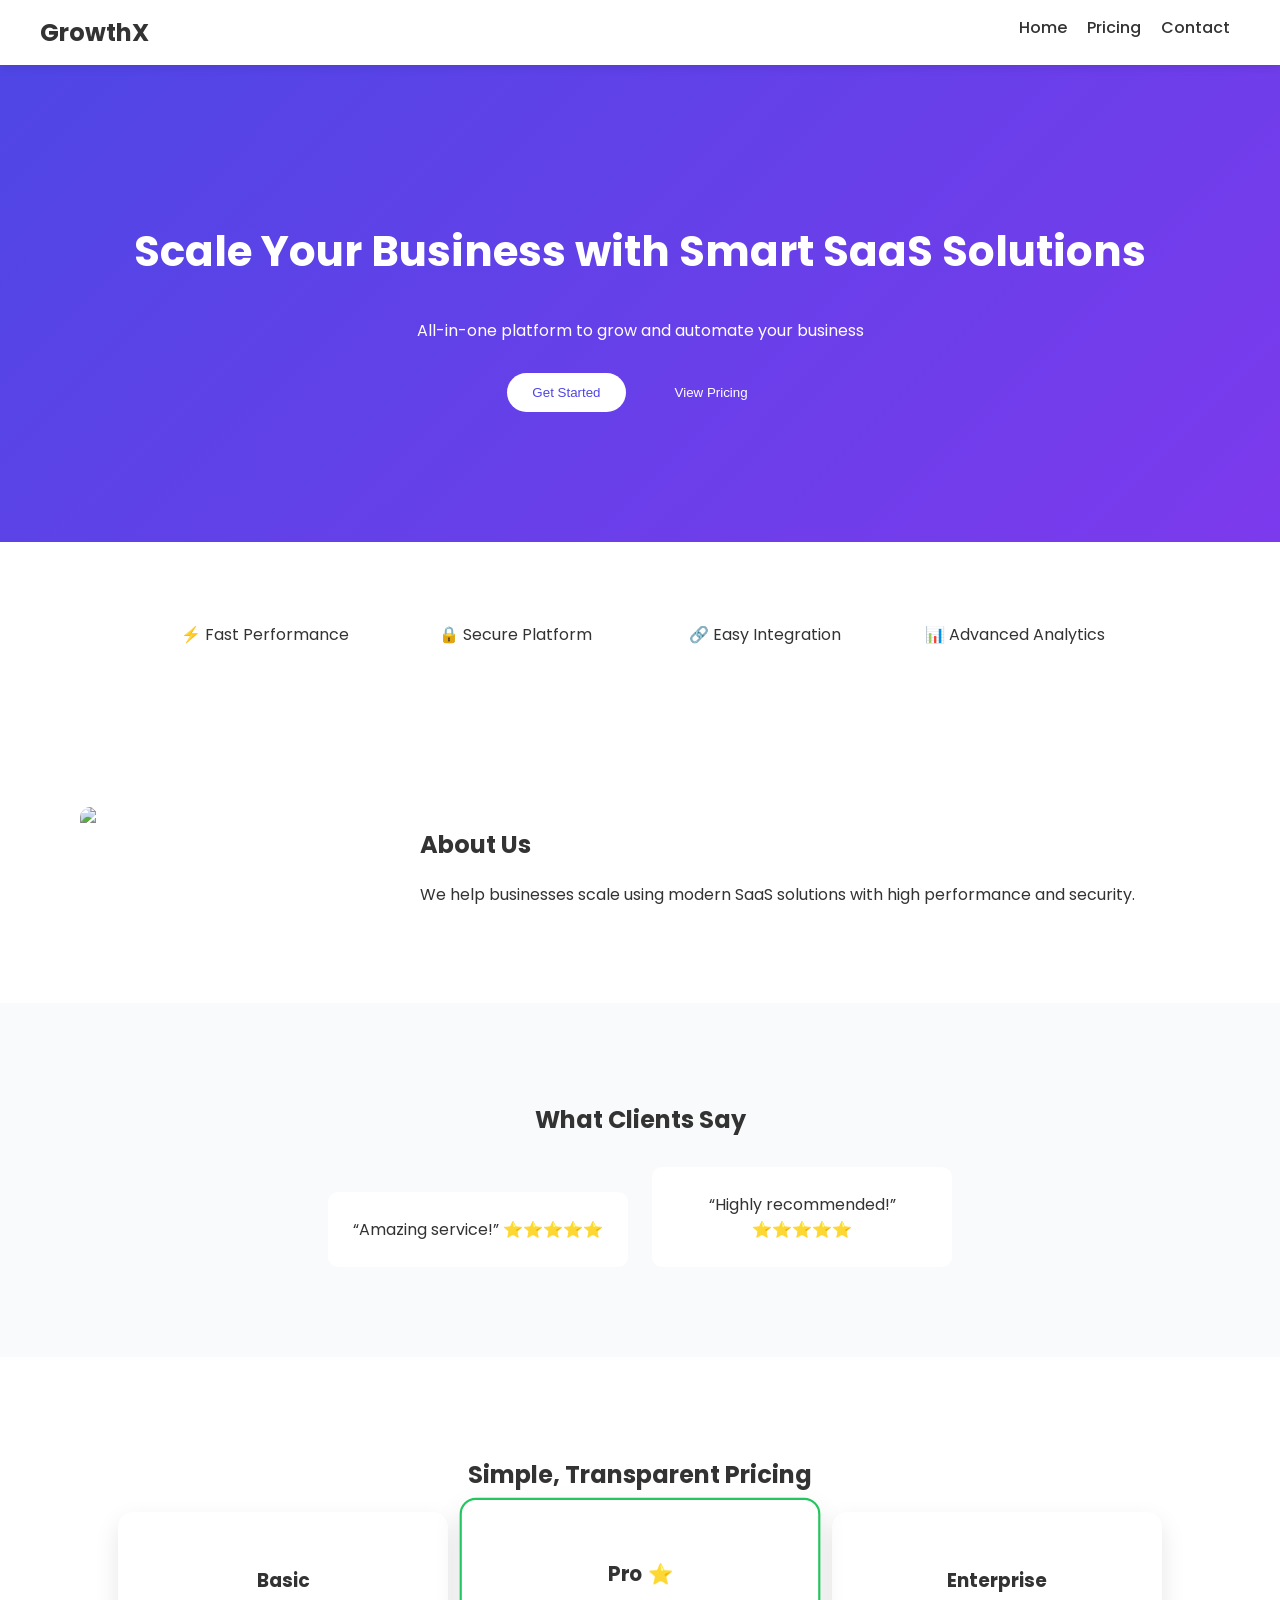
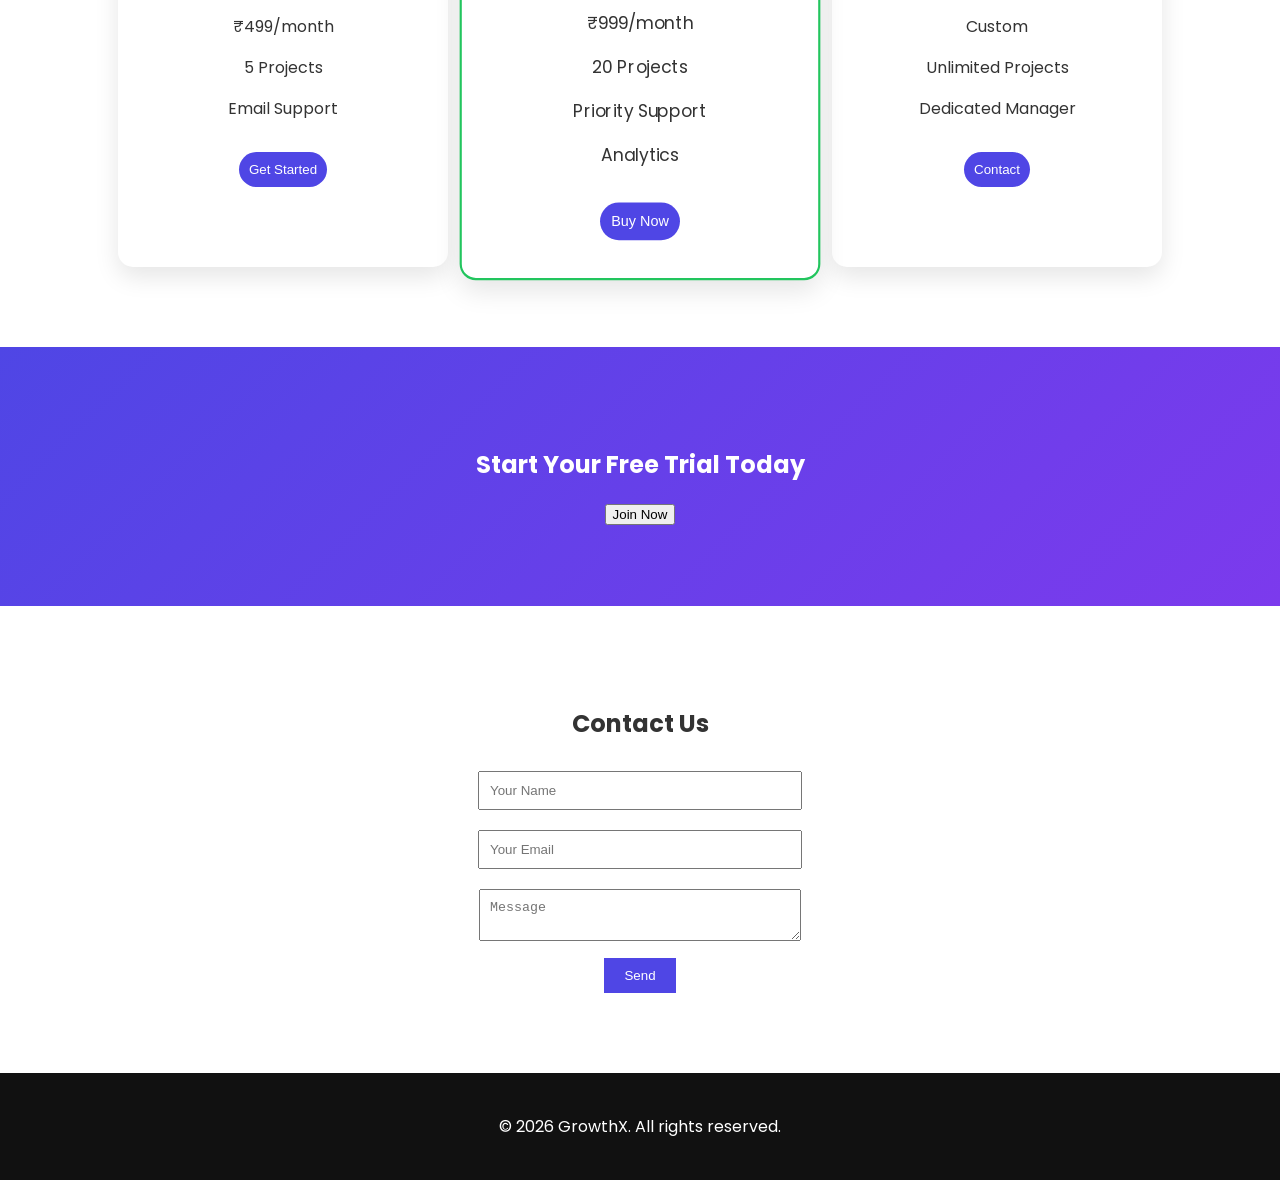
==== growth website/index.html @ 1dd58455 "Add fully updated SaaS and Job Portal websites" ====
<!DOCTYPE html>
<html lang="en">
<head>
<meta charset="UTF-8">
<meta name="viewport" content="width=device-width, initial-scale=1.0">
<title>GrowthX SaaS</title>
<link href="https://fonts.googleapis.com/css2?family=Poppins:wght@300;500;700&display=swap" rel="stylesheet">
<style>
body { margin: 0; font-family: 'Poppins', sans-serif; color: #333; scroll-behavior: smooth; }
.navbar { position: sticky; top: 0; background: white; display: flex; justify-content: space-between; padding: 15px 40px; box-shadow: 0 2px 10px rgba(0,0,0,0.1); z-index: 1000; }
.navbar h2 { margin: 0; }
.navbar a { margin: 0 10px; text-decoration: none; color: #333; font-weight: 500; }
.navbar a:hover { color: #4F46E5; }
.hero { background: linear-gradient(135deg, #4F46E5, #7C3AED); color: white; text-align: center; padding: 120px 20px; }
.hero h1 { font-size: 42px; }
.hero p { margin: 20px 0; }
.hero button { margin: 10px; padding: 12px 25px; border-radius: 30px; border: none; cursor: pointer; transition: 0.3s; }
.btn-primary { background: white; color: #4F46E5; }
.btn-primary:hover { transform: scale(1.1); }
.btn-secondary { background: transparent; border: 1px solid white; color: white; }
.btn-secondary:hover { background: white; color: #4F46E5; }
.features { display: flex; justify-content: center; gap: 30px; padding: 80px; flex-wrap: wrap; }
.feature-box { width: 220px; text-align: center; transition: 0.3s; }
.feature-box:hover { transform: translateY(-10px); }
.about { display: flex; padding: 80px; gap: 40px; flex-wrap: wrap; }
.about img { width: 300px; border-radius: 10px; }
.testimonials { background: #f9fafb; padding: 80px; text-align: center; }
.testimonial-card { background: white; padding: 25px; margin: 10px; display: inline-block; width: 250px; border-radius: 10px; transition: 0.3s; }
.testimonial-card:hover { transform: scale(1.05); }
.pricing { text-align: center; padding: 80px; }
.pricing-cards { display: flex; justify-content: center; gap: 25px; flex-wrap: wrap; }
.card { background: white; padding: 35px; border-radius: 15px; width: 260px; box-shadow: 0 10px 25px rgba(0,0,0,0.1); transition: 0.3s; }
.card:hover { transform: translateY(-10px); }
.popular { border: 2px solid #22c55e; transform: scale(1.08); }
.card button { margin-top: 15px; padding: 10px; border: none; background: #4F46E5; color: white; border-radius: 20px; cursor: pointer; }
.card button:hover { background: #3730a3; }
.cta { background: linear-gradient(135deg, #4F46E5, #7C3AED); color: white; text-align: center; padding: 80px; }
.contact { text-align: center; padding: 80px; }
.contact input, .contact textarea { width: 300px; padding: 10px; margin: 10px; }
.contact button { padding: 10px 20px; background: #4F46E5; color: white; border: none; }
footer { background: #111; color: white; text-align: center; padding: 25px; }
@media(max-width:768px) { .hero h1 { font-size: 28px; } .features, .about, .pricing-cards { flex-direction: column; align-items: center; } }
</style>
</head>
<body>

<nav class="navbar">
<h2>GrowthX</h2>
<div><a href="#">Home</a><a href="#pricing">Pricing</a><a href="#contact">Contact</a></div>
</nav>

<section class="hero">
<h1>Scale Your Business with Smart SaaS Solutions</h1>
<p>All-in-one platform to grow and automate your business</p>
<button class="btn-primary">Get Started</button>
<button class="btn-secondary" onclick="scrollToPricing()">View Pricing</button>
</section>

<section class="features">
<div class="feature-box">⚡ Fast Performance</div>
<div class="feature-box">🔒 Secure Platform</div>
<div class="feature-box">🔗 Easy Integration</div>
<div class="feature-box">📊 Advanced Analytics</div>
</section>

<section class="about">
<img src="https://via.placeholder.com/300">
<div>
<h2>About Us</h2>
<p>We help businesses scale using modern SaaS solutions with high performance and security.</p>
</div>
</section>

<section class="testimonials">
<h2>What Clients Say</h2>
<div class="testimonial-card">“Amazing service!” ⭐⭐⭐⭐⭐</div>
<div class="testimonial-card">“Highly recommended!” ⭐⭐⭐⭐⭐</div>
</section>

<section class="pricing" id="pricing">
<h2>Simple, Transparent Pricing</h2>
<div class="pricing-cards">
<div class="card"><h3>Basic</h3><p>₹499/month</p><p>5 Projects</p><p>Email Support</p><button>Get Started</button></div>
<div class="card popular"><h3>Pro ⭐</h3><p>₹999/month</p><p>20 Projects</p><p>Priority Support</p><p>Analytics</p><button>Buy Now</button></div>
<div class="card"><h3>Enterprise</h3><p>Custom</p><p>Unlimited Projects</p><p>Dedicated Manager</p><button>Contact</button></div>
</div>
</section>

<section class="cta">
<h2>Start Your Free Trial Today</h2>
<button>Join Now</button>
</section>

<section class="contact" id="contact">
<h2>Contact Us</h2>
<input type="text" placeholder="Your Name"><br>
<input type="email" placeholder="Your Email"><br>
<textarea placeholder="Message"></textarea><br>
<button>Send</button>
</section>

<footer>
<p>© 2026 GrowthX. All rights reserved.</p>
</footer>

<script>
function scrollToPricing() { document.getElementById("pricing").scrollIntoView({ behavior: "smooth" }); }
</script>

</body>
</html>
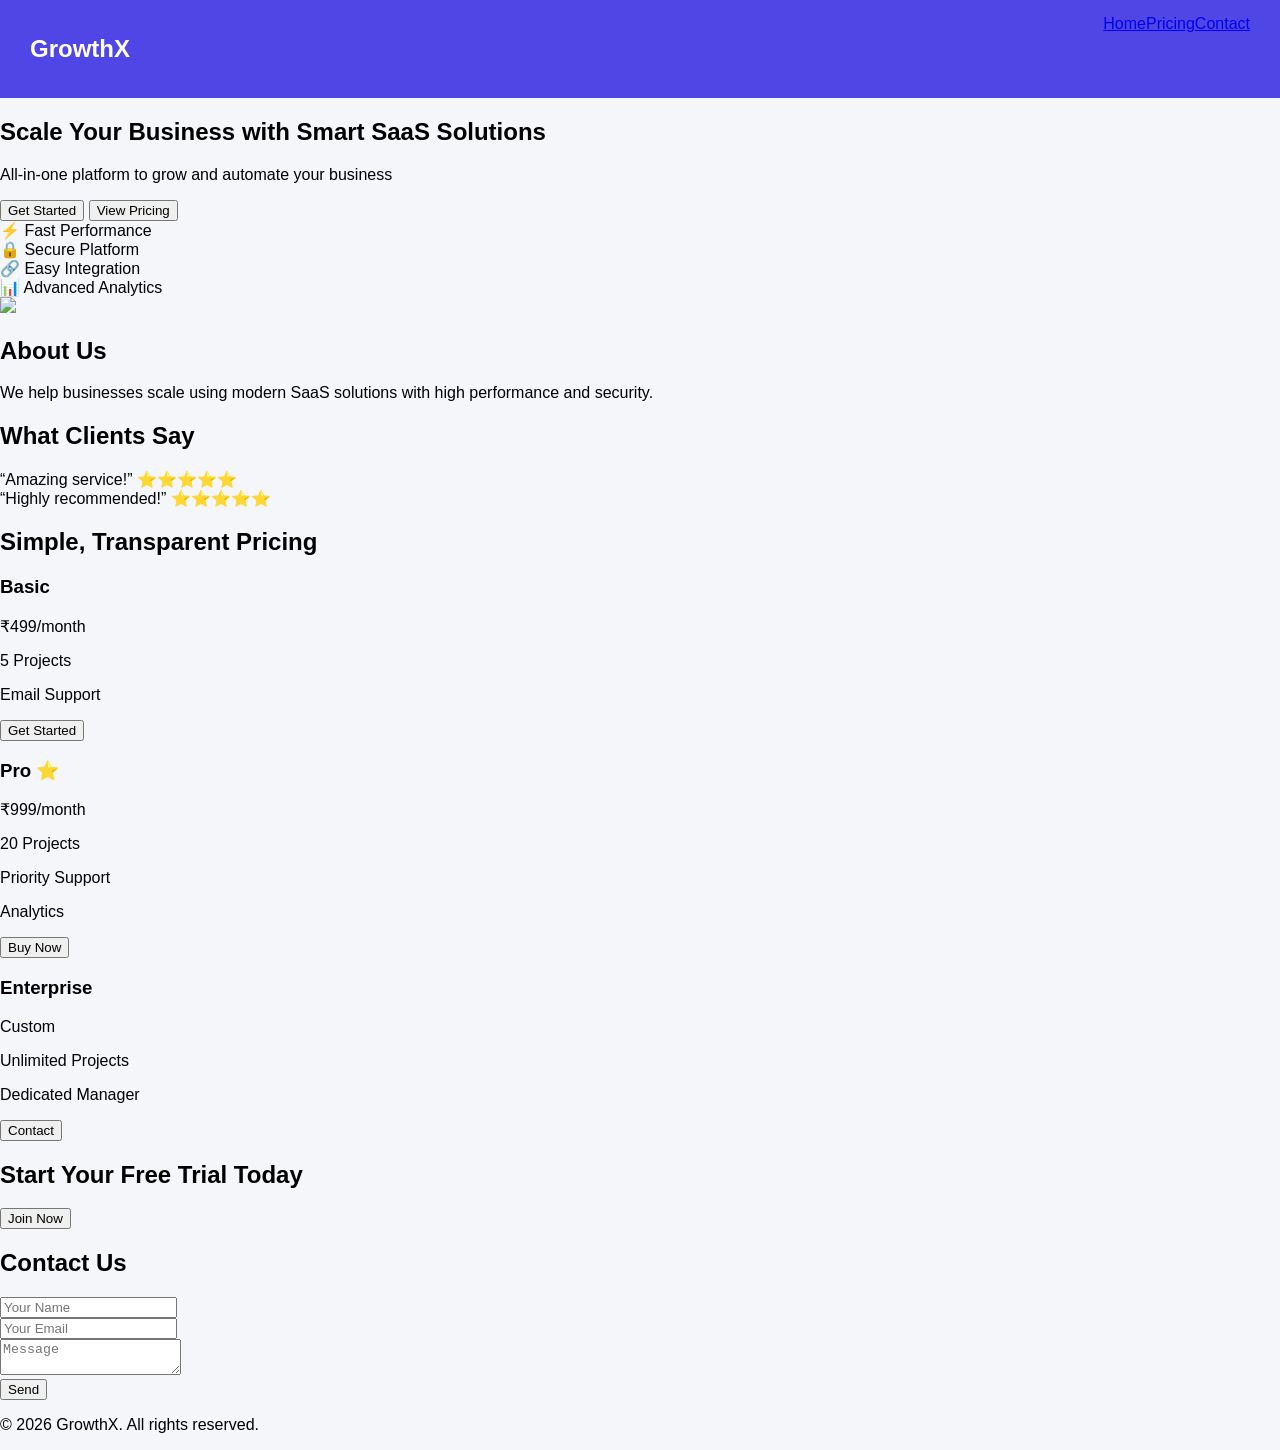
==== commit 935a7964: "Update index.html" ====
--- a/growth website/index.html
+++ b/growth website/index.html
@@ -5,42 +5,7 @@
 <meta name="viewport" content="width=device-width, initial-scale=1.0">
 <title>GrowthX SaaS</title>
 <link href="https://fonts.googleapis.com/css2?family=Poppins:wght@300;500;700&display=swap" rel="stylesheet">
-<style>
-body { margin: 0; font-family: 'Poppins', sans-serif; color: #333; scroll-behavior: smooth; }
-.navbar { position: sticky; top: 0; background: white; display: flex; justify-content: space-between; padding: 15px 40px; box-shadow: 0 2px 10px rgba(0,0,0,0.1); z-index: 1000; }
-.navbar h2 { margin: 0; }
-.navbar a { margin: 0 10px; text-decoration: none; color: #333; font-weight: 500; }
-.navbar a:hover { color: #4F46E5; }
-.hero { background: linear-gradient(135deg, #4F46E5, #7C3AED); color: white; text-align: center; padding: 120px 20px; }
-.hero h1 { font-size: 42px; }
-.hero p { margin: 20px 0; }
-.hero button { margin: 10px; padding: 12px 25px; border-radius: 30px; border: none; cursor: pointer; transition: 0.3s; }
-.btn-primary { background: white; color: #4F46E5; }
-.btn-primary:hover { transform: scale(1.1); }
-.btn-secondary { background: transparent; border: 1px solid white; color: white; }
-.btn-secondary:hover { background: white; color: #4F46E5; }
-.features { display: flex; justify-content: center; gap: 30px; padding: 80px; flex-wrap: wrap; }
-.feature-box { width: 220px; text-align: center; transition: 0.3s; }
-.feature-box:hover { transform: translateY(-10px); }
-.about { display: flex; padding: 80px; gap: 40px; flex-wrap: wrap; }
-.about img { width: 300px; border-radius: 10px; }
-.testimonials { background: #f9fafb; padding: 80px; text-align: center; }
-.testimonial-card { background: white; padding: 25px; margin: 10px; display: inline-block; width: 250px; border-radius: 10px; transition: 0.3s; }
-.testimonial-card:hover { transform: scale(1.05); }
-.pricing { text-align: center; padding: 80px; }
-.pricing-cards { display: flex; justify-content: center; gap: 25px; flex-wrap: wrap; }
-.card { background: white; padding: 35px; border-radius: 15px; width: 260px; box-shadow: 0 10px 25px rgba(0,0,0,0.1); transition: 0.3s; }
-.card:hover { transform: translateY(-10px); }
-.popular { border: 2px solid #22c55e; transform: scale(1.08); }
-.card button { margin-top: 15px; padding: 10px; border: none; background: #4F46E5; color: white; border-radius: 20px; cursor: pointer; }
-.card button:hover { background: #3730a3; }
-.cta { background: linear-gradient(135deg, #4F46E5, #7C3AED); color: white; text-align: center; padding: 80px; }
-.contact { text-align: center; padding: 80px; }
-.contact input, .contact textarea { width: 300px; padding: 10px; margin: 10px; }
-.contact button { padding: 10px 20px; background: #4F46E5; color: white; border: none; }
-footer { background: #111; color: white; text-align: center; padding: 25px; }
-@media(max-width:768px) { .hero h1 { font-size: 28px; } .features, .about, .pricing-cards { flex-direction: column; align-items: center; } }
-</style>
+<link rel="stylesheet" href="../style.css">
 </head>
 <body>
 
@@ -103,9 +68,6 @@
 <p>© 2026 GrowthX. All rights reserved.</p>
 </footer>
 
-<script>
-function scrollToPricing() { document.getElementById("pricing").scrollIntoView({ behavior: "smooth" }); }
-</script>
-
+<script src="../script.js"></script>
 </body>
 </html>
--- a/style.css
+++ b/style.css
@@ -0,0 +1,92 @@
+body {
+    margin: 0;
+    font-family: Arial, sans-serif;
+    background: #f4f6f9;
+}
+
+/* NAVBAR */
+.navbar {
+    display: flex;
+    justify-content: space-between;
+    padding: 15px 30px;
+    background: #4F46E5;
+    color: white;
+}
+
+.navbar input {
+    padding: 8px;
+    border-radius: 5px;
+    border: none;
+}
+
+/* FILTERS */
+.filters select {
+    padding: 8px 12px;
+    margin: 5px;
+    border-radius: 5px;
+}
+
+/* JOB SECTION */
+.jobs {
+    display: flex;
+    flex-wrap: wrap;
+    justify-content: center;
+    padding: 20px 40px;
+    gap: 20px;
+}
+
+/* JOB CARD */
+.job-card {
+    background: white;
+    padding: 20px;
+    width: 250px;
+    border-radius: 10px;
+    box-shadow: 0 5px 15px rgba(0,0,0,0.1);
+    transition: 0.3s;
+    text-align: center;
+}
+
+.job-card:hover {
+    transform: translateY(-8px);
+}
+
+/* BUTTON */
+.job-card button {
+    margin: 5px;
+    padding: 8px 15px;
+    border: none;
+    background: #4F46E5;
+    color: white;
+    border-radius: 5px;
+    cursor: pointer;
+}
+
+.job-card button:hover {
+    background: #3730a3;
+}
+
+/* POPUP */
+.popup {
+    display: none;
+    position: fixed;
+    top: 0;
+    left: 0;
+    width: 100%;
+    height: 100%;
+    background: rgba(0,0,0,0.6);
+}
+
+.popup-content {
+    background: white;
+    padding: 30px;
+    width: 300px;
+    margin: 100px auto;
+    border-radius: 10px;
+    text-align: center;
+}
+
+.popup-content input {
+    width: 90%;
+    padding: 8px;
+    margin: 5px 0;
+}
